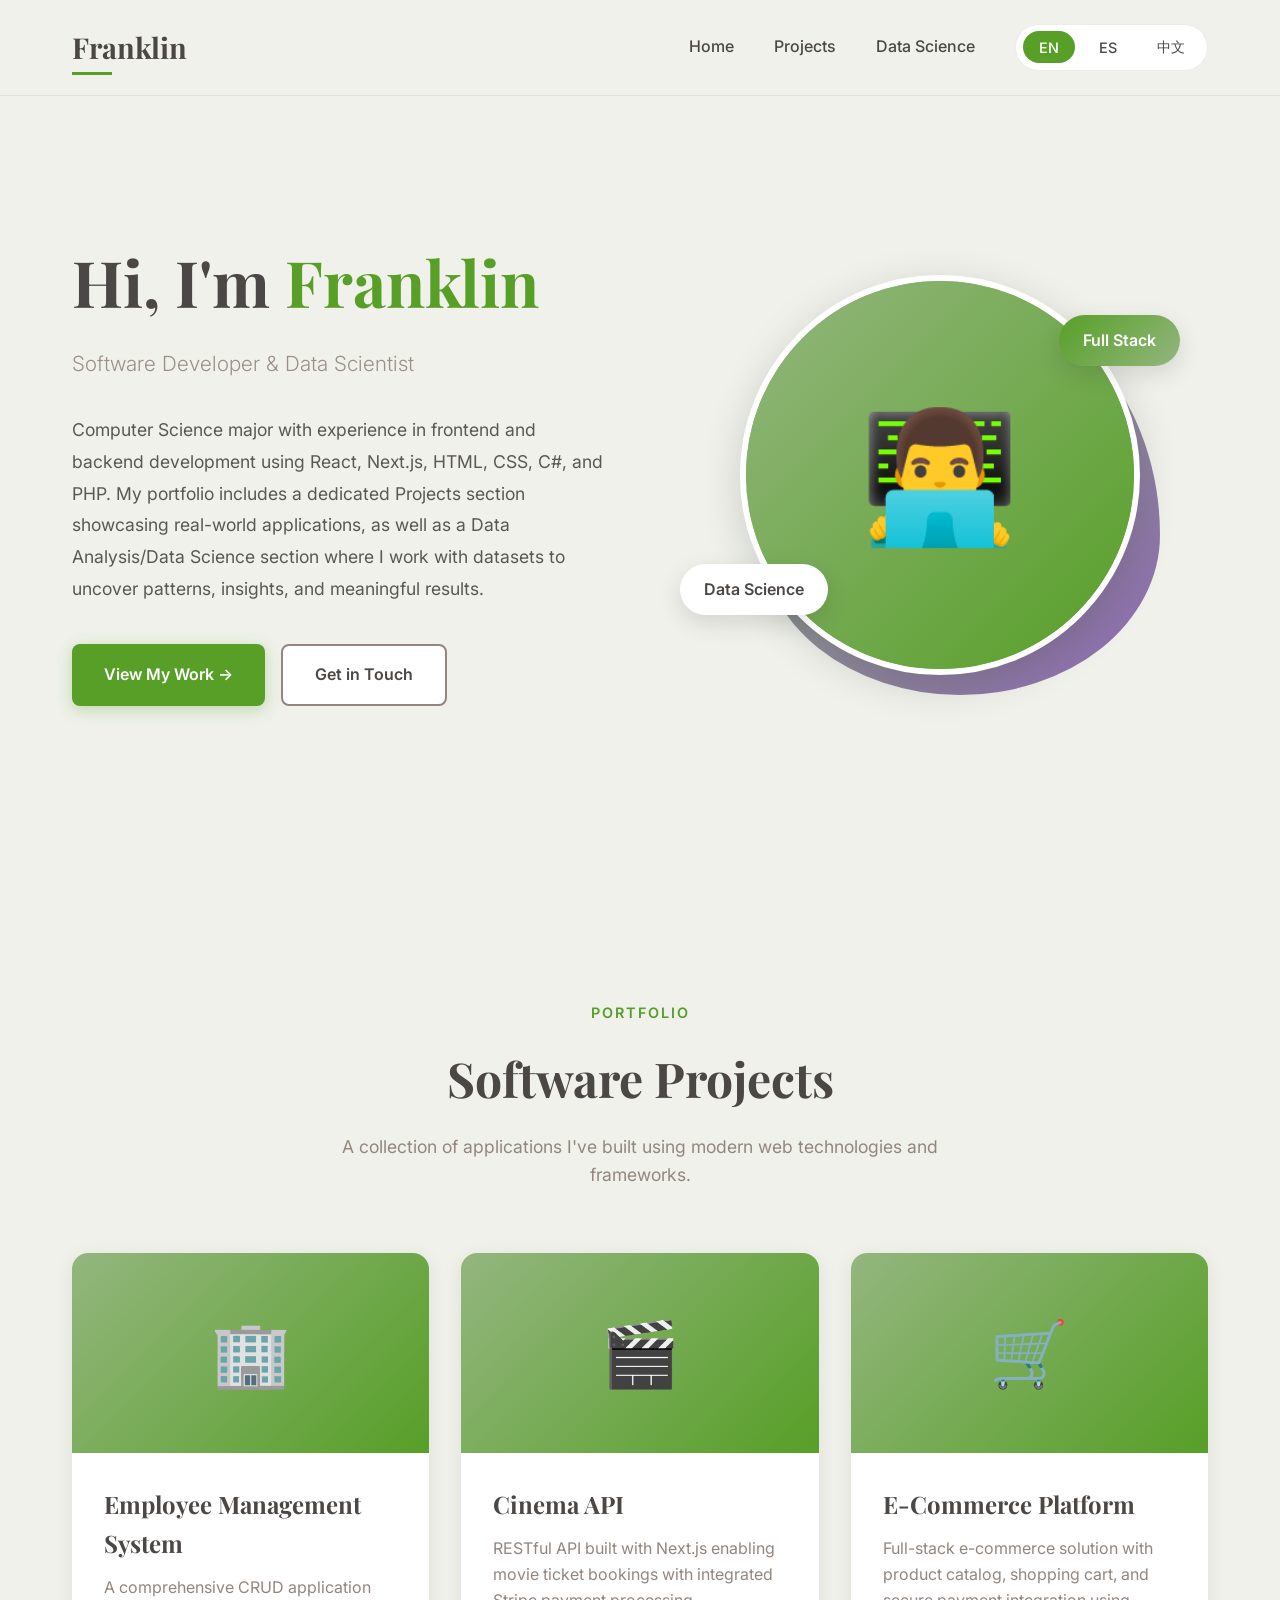
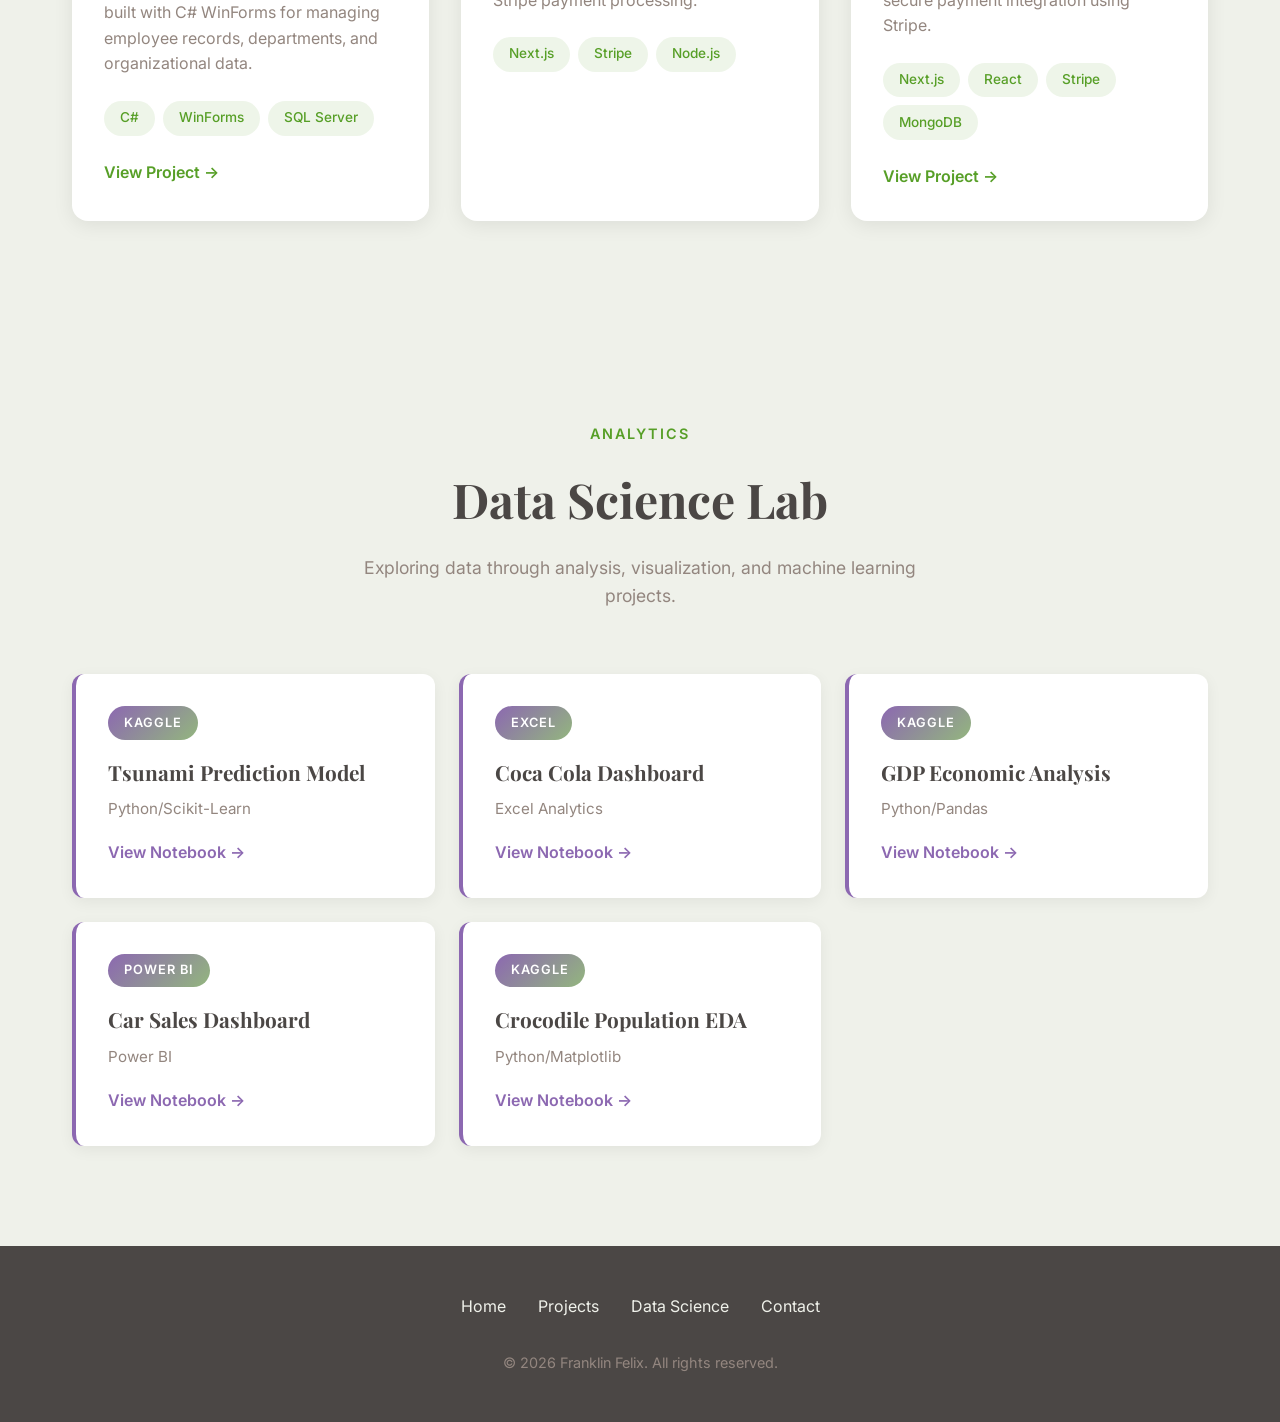
==== portfolio-modern.html @ 2e48bcbd "try" ====
<!DOCTYPE html>
<html lang="en">
<head>
    <meta charset="UTF-8">
    <meta name="viewport" content="width=device-width, initial-scale=1.0">
    <title>Franklin Felix - Portfolio</title>
    <link rel="preconnect" href="https://fonts.googleapis.com">
    <link rel="stylesheet" href="styles.css">
    <link rel="preconnect" href="https://fonts.gstatic.com" crossorigin>
    <link href="https://fonts.googleapis.com/css2?family=Inter:wght@300;400;500;600;700;800&family=Playfair+Display:wght@600;700;800&display=swap" rel="stylesheet">
</head>
<body>
    <!-- Navigation -->
    <nav class="navbar" id="navbar">
        <div class="nav-container">
            <a href="#" class="logo">Franklin</a>
            <ul class="nav-links">
                <li><a href="#home">Home</a></li>
                <li><a href="#projects">Projects</a></li>
                <li><a href="#data-science">Data Science</a></li>
                <li>
                    <div class="lang-switch">
                        <button class="lang-btn active" onclick="switchLang('en')">EN</button>
                        <button class="lang-btn" onclick="switchLang('es')">ES</button>
                        <button class="lang-btn" onclick="switchLang('zh')">中文</button>
                    </div>
                </li>
            </ul>
            <button class="mobile-menu-btn">☰</button>
        </div>
    </nav>

    <!-- Hero Section -->
    <section class="hero" id="home">
        <div class="hero-content">
            <h1>
                <span data-lang="greeting">Hi, I'm</span> 
                <span class="highlight">Franklin</span>
            </h1>
            <p class="subtitle" data-lang="subtitle">Software Developer & Data Scientist</p>
            <p data-lang="heroDesc">
                Computer Science major with experience in frontend and backend development using React, Next.js, HTML, CSS, C#, and PHP. My portfolio includes a dedicated Projects section showcasing real-world applications, as well as a Data Analysis/Data Science section where I work with datasets to uncover patterns, insights, and meaningful results.
            </p>
            <div class="cta-buttons">
                <a href="#projects" class="btn btn-primary" data-lang="viewWork">View My Work →</a>
                <a href="#contact" class="btn btn-secondary" data-lang="getInTouch">Get in Touch</a>
            </div>
        </div>
        <div class="hero-image">
            <div class="profile-wrapper">
                <div class="profile-bg"></div>
                <div class="profile-frame">
                    <!-- Replace with your actual photo -->
                    <!-- <img src="your-photo.jpg" alt="Franklin Felix" class="profile-picture"> -->
                    
                    <!-- Placeholder - Remove when adding photo -->
                    <div class="profile-placeholder">👨‍💻</div>
                </div>
                <div class="floating-badge badge-1" data-lang="badge1">Full Stack</div>
                <div class="floating-badge badge-2" data-lang="badge2">Data Science</div>
            </div>
        </div>
    </section>

    <!-- Software Projects Section -->
    <section id="projects">
        <div class="section-header">
            <div class="section-tag" data-lang="projectsTag">PORTFOLIO</div>
            <h2 class="section-title" data-lang="projectsTitle">Software Projects</h2>
            <p class="section-description" data-lang="projectsDesc">
                A collection of applications I've built using modern web technologies and frameworks.
            </p>
        </div>
        <div class="projects-grid" id="projectsGrid"></div>
    </section>

    <!-- Data Science Section -->
    <section id="data-science">
        <div class="section-header">
            <div class="section-tag" data-lang="dsTag">ANALYTICS</div>
            <h2 class="section-title" data-lang="dsTitle">Data Science Lab</h2>
            <p class="section-description" data-lang="dsDesc">
                Exploring data through analysis, visualization, and machine learning projects.
            </p>
        </div>
        <div class="ds-grid" id="dsGrid"></div>
    </section>

    <!-- Footer -->
    <footer>
        <div class="footer-content">
            <div class="footer-links">
                <a href="#home">Home</a>
                <a href="#projects">Projects</a>
                <a href="#data-science">Data Science</a>
                <a href="#contact">Contact</a>
            </div>
            <p class="copyright">© 2026 Franklin Felix. All rights reserved.</p>
        </div>
    </footer>

    <script>
        // Translations
        const translations = {
            en: {
                greeting: "Hi, I'm",
                subtitle: "Software Developer & Data Scientist",
                heroDesc: "Computer Science major with experience in frontend and backend development using React, Next.js, HTML, CSS, C#, and PHP. My portfolio includes a dedicated Projects section showcasing real-world applications, as well as a Data Analysis/Data Science section where I work with datasets to uncover patterns, insights, and meaningful results.",
                viewWork: "View My Work →",
                getInTouch: "Get in Touch",
                badge1: "Full Stack",
                badge2: "Data Science",
                projectsTag: "PORTFOLIO",
                projectsTitle: "Software Projects",
                projectsDesc: "A collection of applications I've built using modern web technologies and frameworks.",
                dsTag: "ANALYTICS",
                dsTitle: "Data Science Lab",
                dsDesc: "Exploring data through analysis, visualization, and machine learning projects.",
                viewProject: "View Project →",
                viewNotebook: "View Notebook →",
                techStack: "Tech Stack"
            },
            es: {
                greeting: "Hola, soy",
                subtitle: "Desarrollador de Software y Científico de Datos",
                heroDesc: "Estudiante en Ciencias de la Computación con experiencia en desarrollo frontend y backend con React, Next.js, HTML, CSS, C# y PHP. Mi portafolio incluye una sección dedicada a Proyectos que muestra aplicaciones del mundo real, así como una sección de Análisis de Datos/Ciencia de Datos donde trabajo con conjuntos de datos para descubrir patrones, información y resultados significativos.",
                viewWork: "Ver Mi Trabajo →",
                getInTouch: "Contactar",
                badge1: "Full Stack",
                badge2: "Ciencia de Datos",
                projectsTag: "PORTAFOLIO",
                projectsTitle: "Proyectos de Software",
                projectsDesc: "Una colección de aplicaciones que he construido usando tecnologías web modernas.",
                dsTag: "ANÁLISIS",
                dsTitle: "Laboratorio de Ciencia de Datos",
                dsDesc: "Explorando datos a través de análisis, visualización y proyectos de aprendizaje automático.",
                viewProject: "Ver Proyecto →",
                viewNotebook: "Ver Notebook →",
                techStack: "Tecnologías"
            },
            zh: {
                greeting: "你好，我是",
                subtitle: "软件开发者和数据科学家",
                heroDesc: "计算机科学专业，拥有丰富的前端和后端开发经验，熟练运用 React、Next.js、HTML、CSS、C# 和 PHP 等技术。我的作品集包含一个专门的项目展示部分，用于展示实际应用案例；此外，还有一个数据分析/数据科学展示部分，用于分析数据集，挖掘其中的模式、洞见和有意义的结果。",
                viewWork: "查看作品 →",
                getInTouch: "联系我",
                badge1: "全栈开发",
                badge2: "数据科学",
                projectsTag: "作品集",
                projectsTitle: "软件开发项目",
                projectsDesc: "使用现代网络技术和框架构建的应用程序集合。",
                dsTag: "分析",
                dsTitle: "数据科学实验室",
                dsDesc: "通过分析、可视化和机器学习项目探索数据。",
                viewProject: "查看项目 →",
                viewNotebook: "查看 Notebook →",
                techStack: "技术栈"
            }
        };

        // Projects Data
        const projects = [
            {
                title: "Employee Management System",
                desc: "A comprehensive CRUD application built with C# WinForms for managing employee records, departments, and organizational data.",
                icon: "🏢",
                link: "#",
                tools: ["C#", "WinForms", "SQL Server"]
            },
            {
                title: "Cinema API",
                desc: "RESTful API built with Next.js enabling movie ticket bookings with integrated Stripe payment processing.",
                icon: "🎬",
                link: "",
                tools: ["Next.js", "Stripe", "Node.js"]
            },
            {
                title: "E-Commerce Platform",
                desc: "Full-stack e-commerce solution with product catalog, shopping cart, and secure payment integration using Stripe.",
                icon: "🛒",
                link: "#",
                tools: ["Next.js", "React", "Stripe", "MongoDB"]
            }
        ];

        const dsProjects = [
            {
                title: "Tsunami Prediction Model",
                platform: "Kaggle",
                tool: "Python/Scikit-Learn",
                link: "https://www.kaggle.com/code/franklinfelix/tsunami-prediction-model"
            },
            {
                title: "Coca Cola Dashboard",
                platform: "Excel",
                tool: "Excel Analytics",
                link: "https://github.com/Isaaclkm/DietCoke-Excel-Dashboard-Analysis/blob/main/README.md"
            },
            {
                title: "GDP Economic Analysis",
                platform: "Kaggle",
                tool: "Python/Pandas",
                link: "https://www.kaggle.com/code/franklinfelix/gdp-eda"
            },
            {
                title: "Car Sales Dashboard",
                platform: "Power BI",
                tool: "Power BI",
                link: "https://github.com/Isaaclkm/Car_sales_dashboard/blob/main/README.md"
            },
            {
                title: "Crocodile Population EDA",
                platform: "Kaggle",
                tool: "Python/Matplotlib",
                link: "https://github.com/Isaaclkm/Car_sales_dashboard/blob/main/README.md"
            }
        ];

        let currentLang = 'en';

        // Language Switcher
        function switchLang(lang) {
            currentLang = lang;
            
            document.querySelectorAll('.lang-btn').forEach(btn => {
                btn.classList.remove('active');
            });
            event.target.classList.add('active');

            document.querySelectorAll('[data-lang]').forEach(el => {
                const key = el.getAttribute('data-lang');
                if (translations[lang][key]) {
                    el.textContent = translations[lang][key];
                }
            });

            renderProjects();
        }

        // Render Projects
        function renderProjects() {
            const t = translations[currentLang];
            
            // Software Projects
            const projectsGrid = document.getElementById('projectsGrid');
            projectsGrid.innerHTML = projects.map(project => `
                <div class="project-card">
                    <div class="project-icon">${project.icon}</div>
                    <div class="project-content">
                        <h3 class="project-title">${project.title}</h3>
                        <p class="project-desc">${project.desc}</p>
                        <div class="project-tags">
                            ${project.tools.map(tool => `<span class="tag">${tool}</span>`).join('')}
                        </div>
                        ${project.link ? `
                            <a href="${project.link}" class="project-link" target="_blank" rel="noopener noreferrer">
                                ${t.viewProject}
                            </a>
                        ` : ''}
                    </div>
                </div>
            `).join('');

            // Data Science Projects
            const dsGrid = document.getElementById('dsGrid');
            dsGrid.innerHTML = dsProjects.map(project => `
                <div class="ds-card">
                    <div class="ds-badge">${project.platform}</div>
                    <h3 class="ds-title">${project.title}</h3>
                    <p class="ds-tool">${project.tool}</p>
                    <a href="${project.link}" class="ds-link" target="_blank" rel="noopener noreferrer">
                        ${t.viewNotebook}
                    </a>
                </div>
            `).join('');
        }

        // Navbar Scroll Effect
        window.addEventListener('scroll', () => {
            const navbar = document.getElementById('navbar');
            if (window.scrollY > 50) {
                navbar.classList.add('scrolled');
            } else {
                navbar.classList.remove('scrolled');
            }
        });

        // Initial Render
        renderProjects();
    </script>
</body>
</html>
---- styles.css ----
:root {
            --plusval-com-do-color-1: #EFF1EA;
            --plusval-com-do-color-2: #4B4745;
            --plusval-com-do-color-3: #579F27;
            --plusval-com-do-color-4: #93867F;
            --plusval-com-do-color-5: #93B67E;
            --plusval-com-do-color-6: #8C68B1;
        }

        * {
            margin: 0;
            padding: 0;
            box-sizing: border-box;
        }

        body {
            font-family: 'Inter', sans-serif;
            background: var(--plusval-com-do-color-1);
            color: var(--plusval-com-do-color-2);
            line-height: 1.6;
        }

        /* Smooth Scroll */
        html {
            scroll-behavior: smooth;
        }

        /* Navigation */
        .navbar {
            position: fixed;
            top: 0;
            width: 100%;
            background: rgba(239, 241, 234, 0.95);
            backdrop-filter: blur(10px);
            padding: 1.5rem 0;
            z-index: 1000;
            border-bottom: 1px solid rgba(75, 71, 69, 0.1);
            transition: all 0.3s ease;
        }

        .navbar.scrolled {
            padding: 1rem 0;
            box-shadow: 0 4px 20px rgba(0, 0, 0, 0.08);
        }

        .nav-container {
            max-width: 1200px;
            margin: 0 auto;
            padding: 0 2rem;
            display: flex;
            justify-content: space-between;
            align-items: center;
        }

        .logo {
            font-family: 'Playfair Display', serif;
            font-size: 1.8rem;
            font-weight: 700;
            color: var(--plusval-com-do-color-2);
            text-decoration: none;
            position: relative;
        }

        .logo::after {
            content: '';
            position: absolute;
            bottom: -5px;
            left: 0;
            width: 40px;
            height: 3px;
            background: var(--plusval-com-do-color-3);
        }

        .nav-links {
            display: flex;
            gap: 2.5rem;
            list-style: none;
            align-items: center;
        }

        .nav-links a {
            color: var(--plusval-com-do-color-2);
            text-decoration: none;
            font-weight: 500;
            transition: color 0.3s ease;
            position: relative;
        }

        .nav-links a::before {
            content: '';
            position: absolute;
            bottom: -5px;
            left: 0;
            width: 0;
            height: 2px;
            background: var(--plusval-com-do-color-3);
            transition: width 0.3s ease;
        }

        .nav-links a:hover::before {
            width: 100%;
        }

        .nav-links a:hover {
            color: var(--plusval-com-do-color-3);
        }

        .lang-switch {
            display: flex;
            gap: 0.5rem;
            background: white;
            padding: 0.4rem;
            border-radius: 25px;
            border: 1px solid rgba(75, 71, 69, 0.1);
        }

        .lang-btn {
            padding: 0.4rem 1rem;
            border: none;
            background: transparent;
            color: var(--plusval-com-do-color-2);
            cursor: pointer;
            border-radius: 20px;
            font-family: 'Inter', sans-serif;
            font-weight: 500;
            font-size: 0.9rem;
            transition: all 0.3s ease;
        }

        .lang-btn.active {
            background: var(--plusval-com-do-color-3);
            color: white;
        }

        .lang-btn:hover:not(.active) {
            background: rgba(87, 159, 39, 0.1);
        }

        /* Hero Section */
        .hero {
            padding: 150px 2rem 100px;
            max-width: 1200px;
            margin: 0 auto;
            display: grid;
            grid-template-columns: 1fr 1fr;
            gap: 4rem;
            align-items: center;
            min-height: 100vh;
        }

        .hero-content h1 {
            font-family: 'Playfair Display', serif;
            font-size: clamp(2.5rem, 5vw, 4rem);
            color: var(--plusval-com-do-color-2);
            margin-bottom: 1.5rem;
            line-height: 1.2;
        }

        .hero-content .highlight {
            color: var(--plusval-com-do-color-3);
            position: relative;
            display: inline-block;
        }

        .hero-content .subtitle {
            font-size: 1.3rem;
            color: var(--plusval-com-do-color-4);
            margin-bottom: 2rem;
            font-weight: 300;
        }

        .hero-content p {
            font-size: 1.1rem;
            color: var(--plusval-com-do-color-2);
            margin-bottom: 2.5rem;
            line-height: 1.8;
            opacity: 0.9;
        }

        .cta-buttons {
            display: flex;
            gap: 1rem;
            flex-wrap: wrap;
        }

        .btn {
            padding: 1rem 2rem;
            border-radius: 8px;
            text-decoration: none;
            font-weight: 600;
            transition: all 0.3s ease;
            display: inline-flex;
            align-items: center;
            gap: 0.5rem;
            cursor: pointer;
            border: none;
            font-size: 1rem;
            font-family: 'Inter', sans-serif;
        }

        .btn-primary {
            background: var(--plusval-com-do-color-3);
            color: white;
            box-shadow: 0 4px 15px rgba(87, 159, 39, 0.3);
        }

        .btn-primary:hover {
            background: #4a8922;
            transform: translateY(-2px);
            box-shadow: 0 6px 20px rgba(87, 159, 39, 0.4);
        }

        .btn-secondary {
            background: white;
            color: var(--plusval-com-do-color-2);
            border: 2px solid var(--plusval-com-do-color-4);
        }

        .btn-secondary:hover {
            border-color: var(--plusval-com-do-color-3);
            color: var(--plusval-com-do-color-3);
            transform: translateY(-2px);
        }

        /* Profile Image */
        .hero-image {
            position: relative;
            display: flex;
            justify-content: center;
            align-items: center;
        }

        .profile-wrapper {
            position: relative;
            width: 400px;
            height: 400px;
        }

        .profile-bg {
            position: absolute;
            top: 20px;
            left: 20px;
            width: 100%;
            height: 100%;
            background: linear-gradient(135deg, var(--plusval-com-do-color-5) 0%, var(--plusval-com-do-color-6) 100%);
            border-radius: 50% 50% 50% 50% / 60% 60% 40% 40%;
            animation: morphing 8s ease-in-out infinite;
        }

        @keyframes morphing {
            0%, 100% {
                border-radius: 50% 50% 50% 50% / 60% 60% 40% 40%;
            }
            50% {
                border-radius: 50% 50% 50% 50% / 40% 40% 60% 60%;
            }
        }

        .profile-frame {
            position: relative;
            width: 100%;
            height: 100%;
            border-radius: 50%;
            overflow: hidden;
            border: 6px solid white;
            box-shadow: 0 10px 40px rgba(0, 0, 0, 0.15);
            background: linear-gradient(135deg, var(--plusval-com-do-color-5) 0%, var(--plusval-com-do-color-3) 100%);
        }

        .profile-picture {
            width: 100%;
            height: 100%;
            object-fit: cover;
        }

        .profile-placeholder {
            width: 100%;
            height: 100%;
            display: flex;
            align-items: center;
            justify-content: center;
            font-size: 8rem;
            background: linear-gradient(135deg, var(--plusval-com-do-color-5) 0%, var(--plusval-com-do-color-3) 100%);
        }

        /* Floating Elements */
        .floating-badge {
            position: absolute;
            background: white;
            padding: 0.8rem 1.5rem;
            border-radius: 50px;
            box-shadow: 0 8px 25px rgba(0, 0, 0, 0.12);
            font-weight: 600;
            color: var(--plusval-com-do-color-2);
            animation: float 3s ease-in-out infinite;
        }

        .badge-1 {
            top: 10%;
            right: -10%;
            background: linear-gradient(135deg, var(--plusval-com-do-color-3), var(--plusval-com-do-color-5));
            color: white;
            animation-delay: 0s;
        }

        .badge-2 {
            bottom: 15%;
            left: -15%;
            background: white;
            color: var(--plusval-com-do-color-2);
            animation-delay: 1s;
        }

        @keyframes float {
            0%, 100% {
                transform: translateY(0);
            }
            50% {
                transform: translateY(-20px);
            }
        }

        /* Section Styling */
        section {
            padding: 100px 2rem;
            max-width: 1200px;
            margin: 0 auto;
        }

        .section-header {
            text-align: center;
            margin-bottom: 4rem;
        }

        .section-tag {
            display: inline-block;
            color: var(--plusval-com-do-color-3);
            font-weight: 600;
            text-transform: uppercase;
            font-size: 0.9rem;
            letter-spacing: 2px;
            margin-bottom: 1rem;
        }

        .section-title {
            font-family: 'Playfair Display', serif;
            font-size: clamp(2rem, 4vw, 3rem);
            color: var(--plusval-com-do-color-2);
            margin-bottom: 1rem;
        }

        .section-description {
            font-size: 1.1rem;
            color: var(--plusval-com-do-color-4);
            max-width: 600px;
            margin: 0 auto;
        }

        /* Projects Grid */
        .projects-grid {
            display: grid;
            grid-template-columns: repeat(auto-fit, minmax(350px, 1fr));
            gap: 2rem;
            margin-top: 3rem;
        }

        .project-card {
            background: white;
            border-radius: 16px;
            overflow: hidden;
            box-shadow: 0 4px 20px rgba(0, 0, 0, 0.08);
            transition: all 0.4s ease;
            cursor: pointer;
            position: relative;
        }

        .project-card::before {
            content: '';
            position: absolute;
            top: 0;
            left: 0;
            width: 100%;
            height: 4px;
            background: linear-gradient(90deg, var(--plusval-com-do-color-3), var(--plusval-com-do-color-5));
            transform: scaleX(0);
            transform-origin: left;
            transition: transform 0.4s ease;
        }

        .project-card:hover::before {
            transform: scaleX(1);
        }

        .project-card:hover {
            transform: translateY(-8px);
            box-shadow: 0 12px 35px rgba(0, 0, 0, 0.12);
        }

        .project-icon {
            background: linear-gradient(135deg, var(--plusval-com-do-color-5), var(--plusval-com-do-color-3));
            padding: 3rem;
            display: flex;
            align-items: center;
            justify-content: center;
            font-size: 4rem;
            min-height: 200px;
        }

        .project-content {
            padding: 2rem;
        }

        .project-title {
            font-family: 'Playfair Display', serif;
            font-size: 1.5rem;
            color: var(--plusval-com-do-color-2);
            margin-bottom: 0.8rem;
        }

        .project-desc {
            color: var(--plusval-com-do-color-4);
            margin-bottom: 1.5rem;
            line-height: 1.6;
        }

        .project-tags {
            display: flex;
            flex-wrap: wrap;
            gap: 0.5rem;
            margin-bottom: 1.5rem;
        }

        .tag {
            background: rgba(87, 159, 39, 0.1);
            color: var(--plusval-com-do-color-3);
            padding: 0.4rem 1rem;
            border-radius: 20px;
            font-size: 0.85rem;
            font-weight: 500;
        }

        .project-link {
            display: inline-flex;
            align-items: center;
            gap: 0.5rem;
            color: var(--plusval-com-do-color-3);
            text-decoration: none;
            font-weight: 600;
            transition: gap 0.3s ease;
        }

        .project-link:hover {
            gap: 1rem;
        }

        /* Data Science Section */
        .ds-grid {
            display: grid;
            grid-template-columns: repeat(auto-fit, minmax(300px, 1fr));
            gap: 1.5rem;
            margin-top: 3rem;
        }

        .ds-card {
            background: white;
            padding: 2rem;
            border-radius: 12px;
            box-shadow: 0 4px 15px rgba(0, 0, 0, 0.06);
            transition: all 0.3s ease;
            border-left: 4px solid var(--plusval-com-do-color-6);
        }

        .ds-card:hover {
            transform: translateX(5px);
            box-shadow: 0 6px 25px rgba(0, 0, 0, 0.1);
            border-left-color: var(--plusval-com-do-color-3);
        }

        .ds-badge {
            display: inline-block;
            background: linear-gradient(135deg, var(--plusval-com-do-color-6), var(--plusval-com-do-color-5));
            color: white;
            padding: 0.4rem 1rem;
            border-radius: 20px;
            font-size: 0.8rem;
            font-weight: 600;
            margin-bottom: 1rem;
            text-transform: uppercase;
            letter-spacing: 1px;
        }

        .ds-title {
            font-family: 'Playfair Display', serif;
            font-size: 1.3rem;
            color: var(--plusval-com-do-color-2);
            margin-bottom: 0.5rem;
        }

        .ds-tool {
            color: var(--plusval-com-do-color-4);
            font-size: 0.95rem;
            margin-bottom: 1.2rem;
        }

        .ds-link {
            display: inline-flex;
            align-items: center;
            gap: 0.5rem;
            color: var(--plusval-com-do-color-6);
            text-decoration: none;
            font-weight: 600;
            transition: all 0.3s ease;
        }

        .ds-link:hover {
            color: var(--plusval-com-do-color-3);
            gap: 1rem;
        }

        /* Footer */
        footer {
            background: var(--plusval-com-do-color-2);
            color: var(--plusval-com-do-color-1);
            padding: 3rem 2rem;
            text-align: center;
        }

        .footer-content {
            max-width: 1200px;
            margin: 0 auto;
        }

        .footer-links {
            display: flex;
            justify-content: center;
            gap: 2rem;
            margin-bottom: 2rem;
            flex-wrap: wrap;
        }

        .footer-links a {
            color: var(--plusval-com-do-color-1);
            text-decoration: none;
            transition: color 0.3s ease;
        }

        .footer-links a:hover {
            color: var(--plusval-com-do-color-5);
        }

        .copyright {
            color: var(--plusval-com-do-color-4);
            font-size: 0.9rem;
        }

        /* Mobile Menu */
        .mobile-menu-btn {
            display: none;
            background: none;
            border: none;
            font-size: 1.5rem;
            color: var(--plusval-com-do-color-2);
            cursor: pointer;
        }

        /* Responsive */
        @media (max-width: 968px) {
            .hero {
                grid-template-columns: 1fr;
                padding-top: 120px;
                text-align: center;
            }

            .hero-image {
                order: -1;
            }

            .profile-wrapper {
                width: 300px;
                height: 300px;
            }

            .cta-buttons {
                justify-content: center;
            }

            .nav-links {
                display: none;
            }

            .mobile-menu-btn {
                display: block;
            }

            .projects-grid,
            .ds-grid {
                grid-template-columns: 1fr;
            }

            .floating-badge {
                display: none;
            }
        }

        @media (max-width: 640px) {
            .hero-content h1 {
                font-size: 2rem;
            }

            .hero-content .subtitle {
                font-size: 1.1rem;
            }

            .profile-wrapper {
                width: 250px;
                height: 250px;
            }

            section {
                padding: 60px 1.5rem;
            }

            .cta-buttons {
                flex-direction: column;
            }

            .btn {
                justify-content: center;
            }
        }
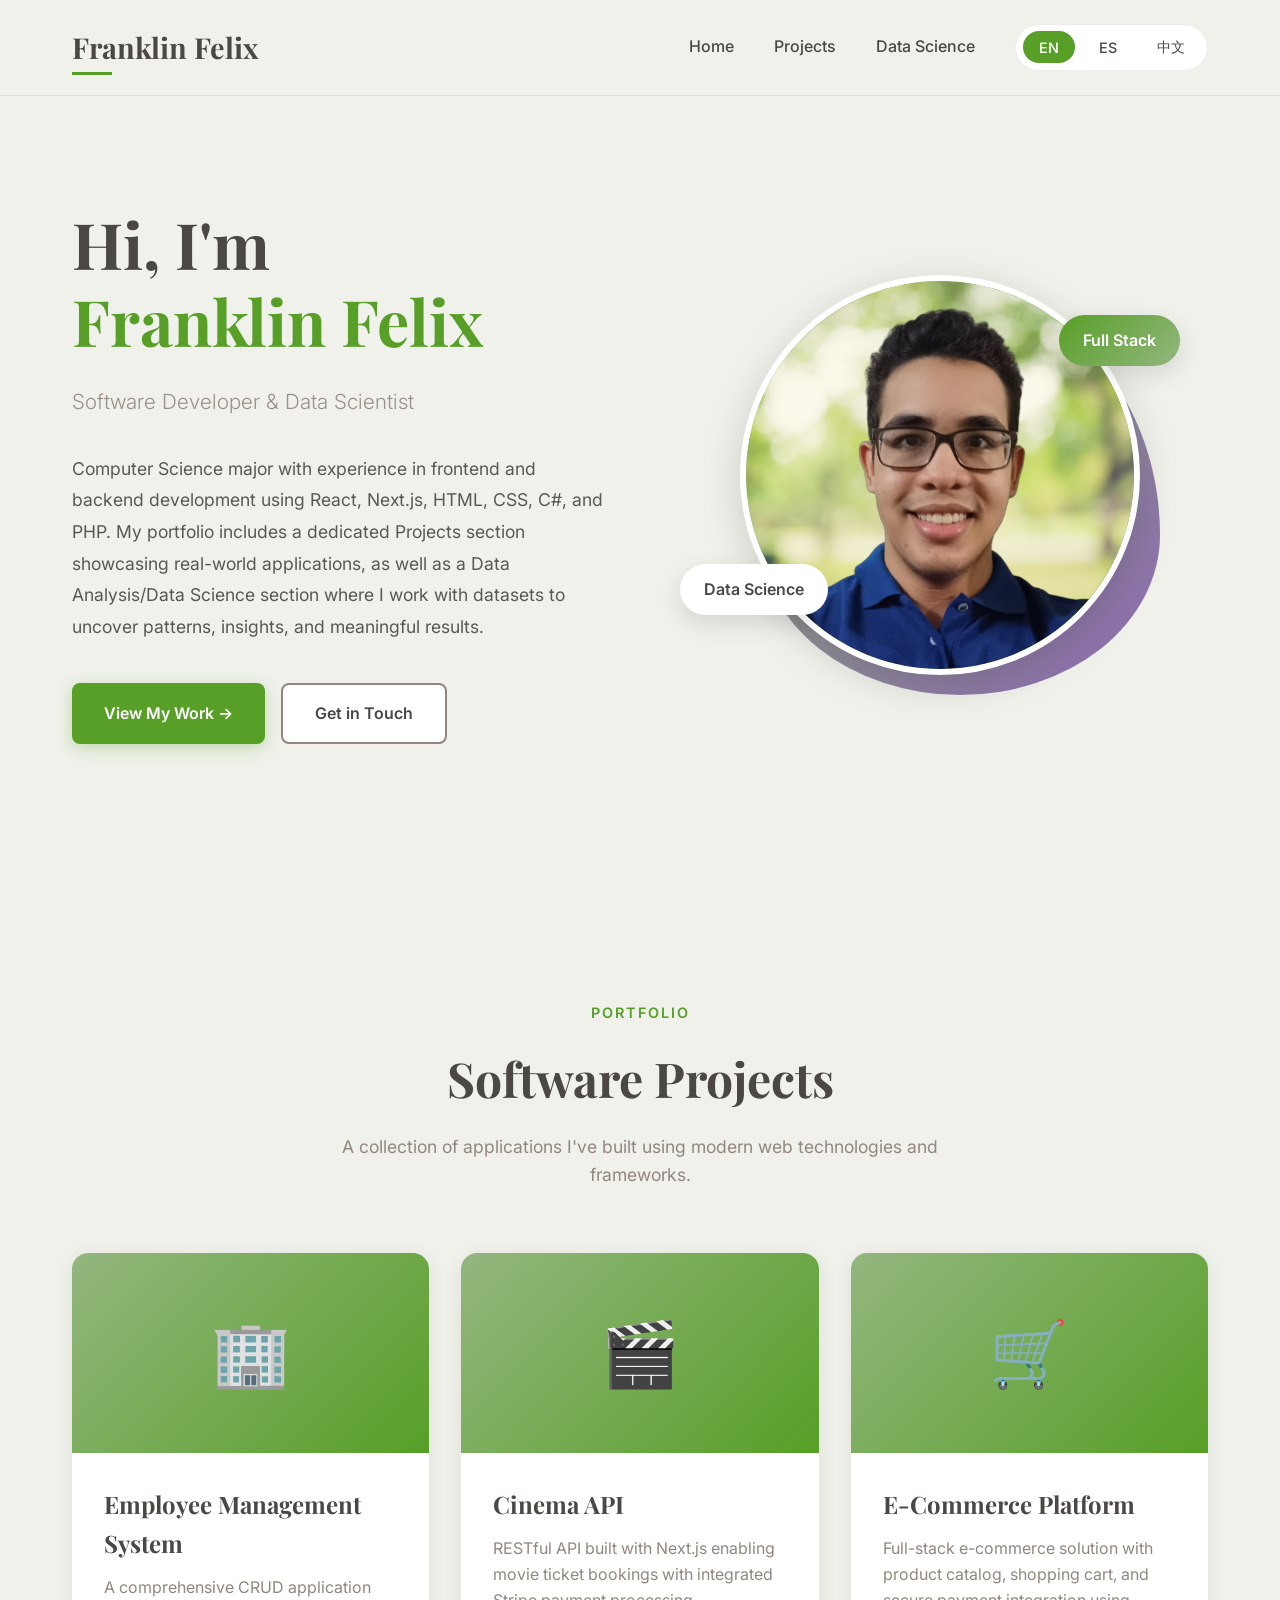
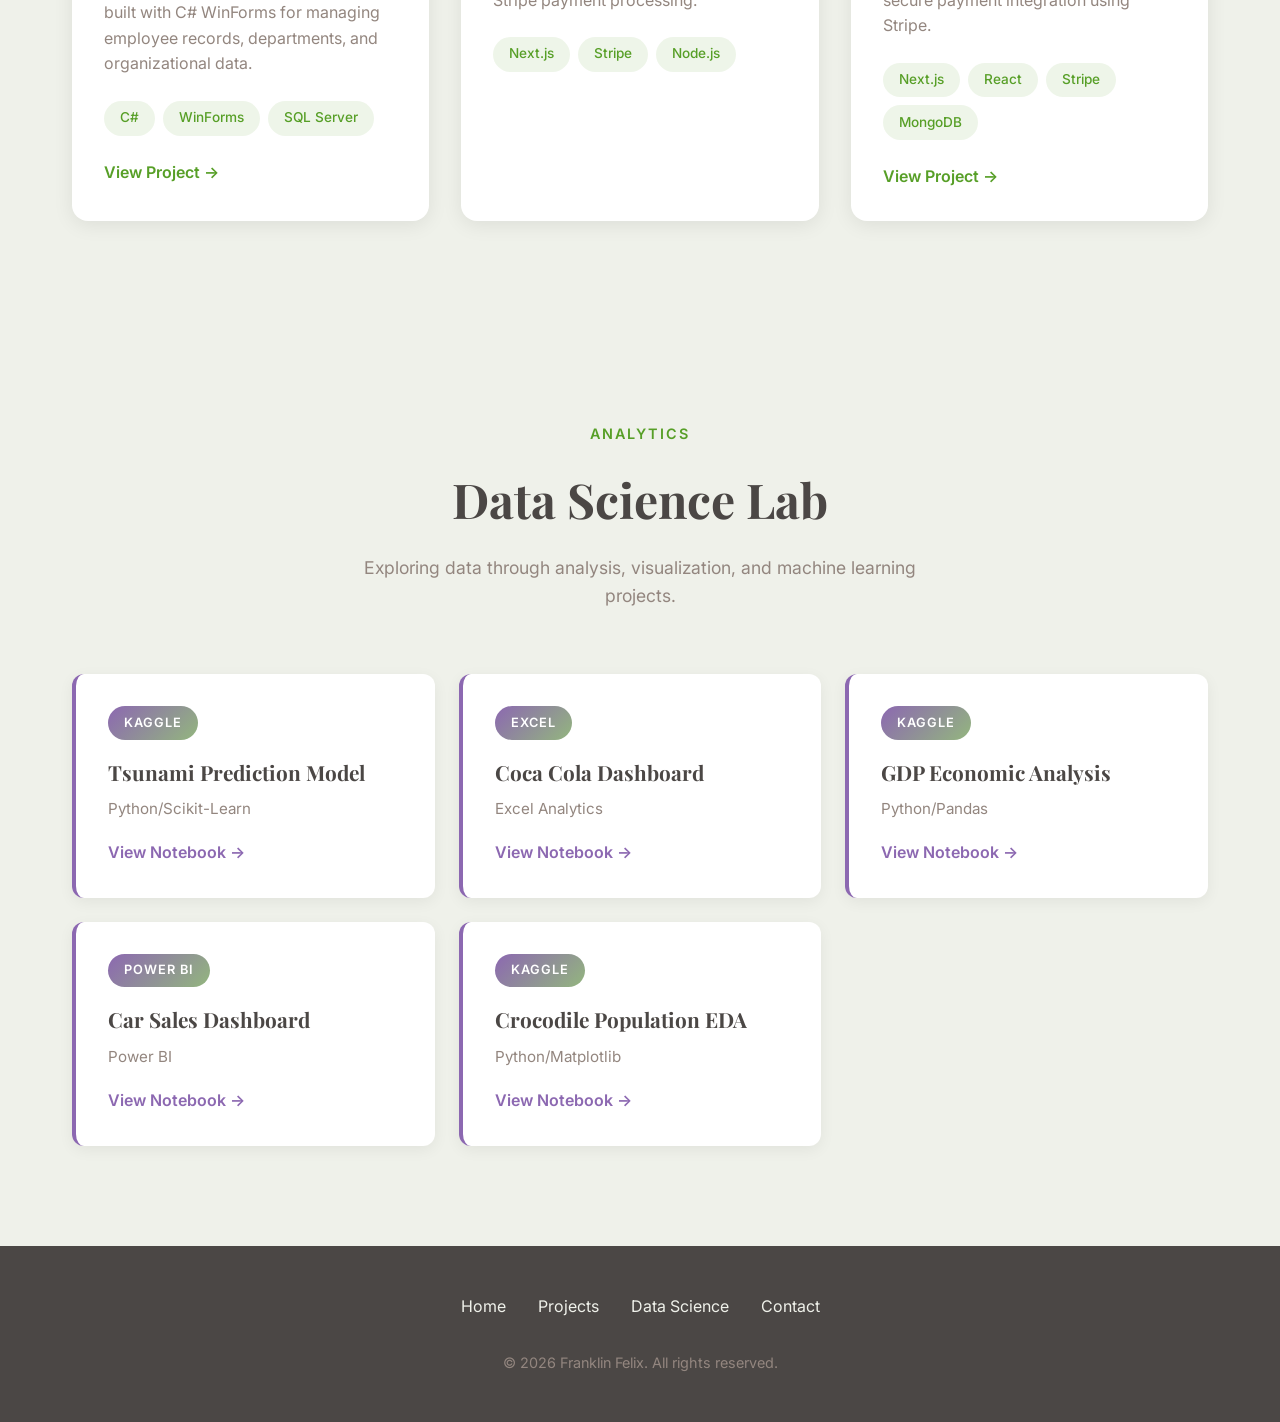
==== commit bf32df5b: "added my photo" ====
--- a/portfolio-modern.html
+++ b/portfolio-modern.html
@@ -13,7 +13,7 @@
     <!-- Navigation -->
     <nav class="navbar" id="navbar">
         <div class="nav-container">
-            <a href="#" class="logo">Franklin</a>
+            <a href="#" class="logo">Franklin Felix</a>
             <ul class="nav-links">
                 <li><a href="#home">Home</a></li>
                 <li><a href="#projects">Projects</a></li>
@@ -35,7 +35,7 @@
         <div class="hero-content">
             <h1>
                 <span data-lang="greeting">Hi, I'm</span> 
-                <span class="highlight">Franklin</span>
+                <span class="highlight">Franklin Felix</span>
             </h1>
             <p class="subtitle" data-lang="subtitle">Software Developer & Data Scientist</p>
             <p data-lang="heroDesc">
@@ -50,10 +50,9 @@
             <div class="profile-wrapper">
                 <div class="profile-bg"></div>
                 <div class="profile-frame">
-                    <!-- Replace with your actual photo -->
-                    <!-- <img src="your-photo.jpg" alt="Franklin Felix" class="profile-picture"> -->
+            
+                    <img src="./assets/light-trees.png" alt="Franklin Felix" class="profile-picture">
                     
-                    <!-- Placeholder - Remove when adding photo -->
                     <div class="profile-placeholder">👨‍💻</div>
                 </div>
                 <div class="floating-badge badge-1" data-lang="badge1">Full Stack</div>
